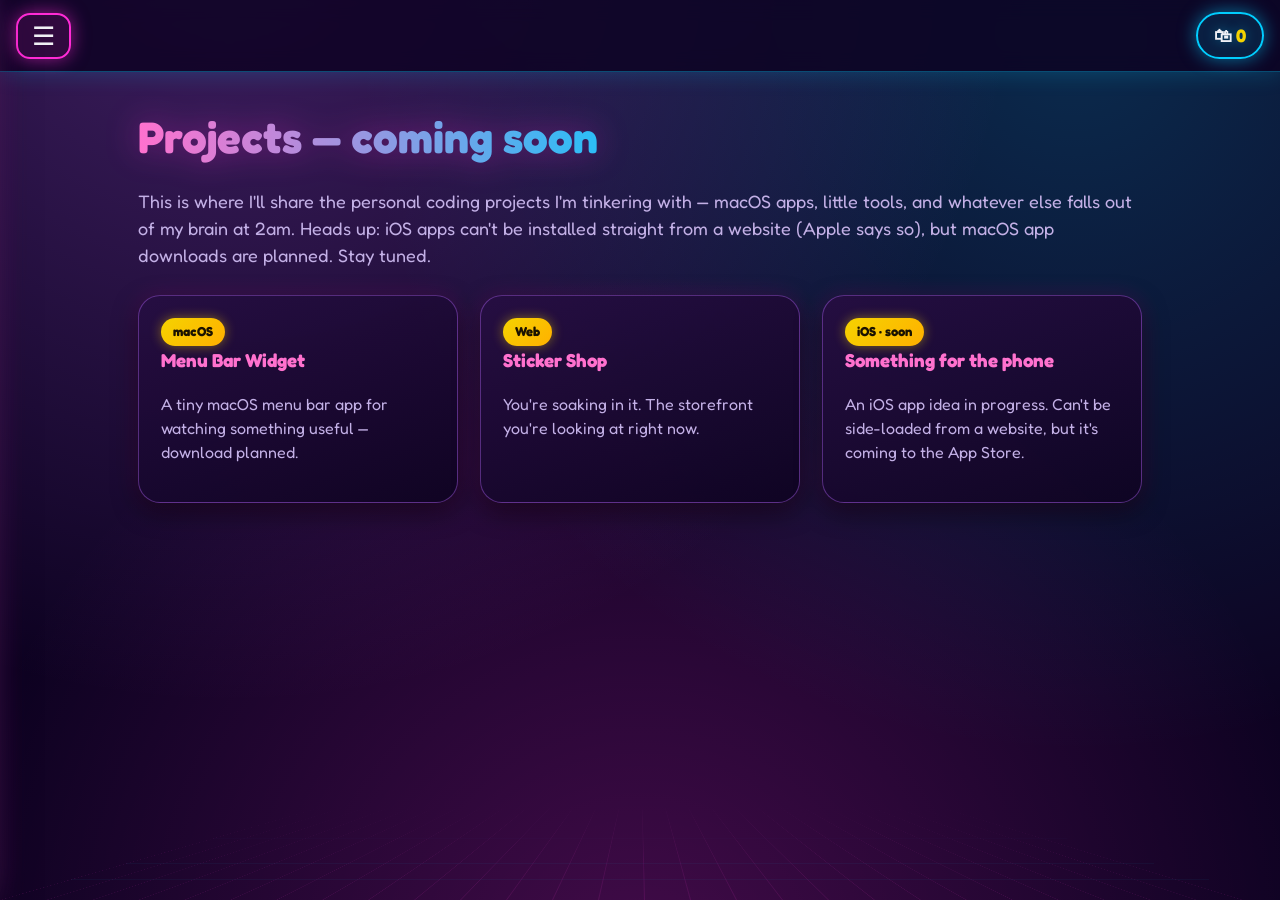
==== docs/projects.html @ 5aca07ce "100% Juice site — vaporwave theme, 33 sticker listings, pickup-only checkout" ====
<!DOCTYPE html>
<html lang="en">
<head>
  <meta charset="UTF-8">
  <meta name="viewport" content="width=device-width, initial-scale=1.0">
  <title>Projects — 100% Juice</title>
  <link rel="preconnect" href="https://fonts.googleapis.com">
  <link rel="preconnect" href="https://fonts.gstatic.com" crossorigin>
  <link href="https://fonts.googleapis.com/css2?family=Fredoka:wght@400;600;700&display=swap" rel="stylesheet">
  <link rel="stylesheet" href="css/style.css">
</head>
<body>

  <!-- Top bar -->
  <header class="topbar">
    <button id="hamburger" class="hamburger" aria-label="Open menu">&#9776;</button>
    <a class="cart-indicator" href="products.html#cart" aria-label="View cart">&#128717; <span id="cart-count">0</span></a>
  </header>

  <!-- Slide-out sidebar -->
  <div id="sidebar-overlay" class="sidebar-overlay"></div>
  <nav id="sidebar" class="sidebar" aria-label="Main menu">
    <button id="sidebar-close" class="sidebar-close" aria-label="Close menu">&times;</button>
    <a href="index.html">Home</a>
    <a href="products.html">Products</a>
    <a href="projects.html">Projects</a>
    <a href="donate.html">Donate</a>
  </nav>

  <main class="wrap">
    <h1 class="page-title">Projects — coming soon</h1>
    <p class="lede">
      This is where I'll share the personal coding projects I'm tinkering with —
      macOS apps, little tools, and whatever else falls out of my brain at 2am.
      Heads up: iOS apps can't be installed straight from a website (Apple says so),
      but macOS app downloads are planned. Stay tuned.
    </p>

    <div class="project-grid">
      <article class="project-card">
        <span class="badge">macOS</span>
        <h3>Menu Bar Widget</h3>
        <p>A tiny macOS menu bar app for watching something useful — download planned.</p>
      </article>
      <article class="project-card">
        <span class="badge">Web</span>
        <h3>Sticker Shop</h3>
        <p>You're soaking in it. The storefront you're looking at right now.</p>
      </article>
      <article class="project-card">
        <span class="badge">iOS · soon</span>
        <h3>Something for the phone</h3>
        <p>An iOS app idea in progress. Can't be side-loaded from a website, but it's coming to the App Store.</p>
      </article>
    </div>
  </main>

  <script src="js/app.js"></script>
</body>
</html>
---- docs/css/style.css ----
/* ==========================================================================
   100% Juice — shared stylesheet
   Dark VAPORWAVE theme: near-black background, neon pink/cyan/purple glows,
   a faint perspective grid + gradient sunset behind the hero, rounded neon
   cards, and chunky squishy buttons. Plain CSS, no preprocessor, no build step.
   ========================================================================== */

:root {
  /* Core palette */
  --bg: #0d0221;            /* near-black purple */
  --bg-2: #1a0b2e;          /* panel base */
  --panel: #16082b;
  --text: #f0f0f5;          /* body copy — light, readable */
  --muted: #c3b0e6;         /* secondary lavender */
  --muted-dim: #9a86c4;

  /* Neon accents */
  --pink: #ff2bd6;
  --pink-soft: #ff71ce;
  --cyan: #01cdfe;
  --purple: #b967ff;
  --yellow: #f5d300;

  /* Legacy aliases kept so old selectors/gradients keep working */
  --orange: var(--pink);
  --orange-deep: var(--pink);
  --cream: var(--bg);
  --cream-deep: rgba(255, 255, 255, 0.06);
  --ink: var(--text);
  --white: rgba(255, 255, 255, 0.08);

  --radius: 22px;
  --radius-sm: 14px;
  --shadow: 0 8px 24px rgba(0, 0, 0, 0.6), 0 0 22px rgba(255, 43, 214, 0.16);
  --shadow-lg: 0 16px 40px rgba(0, 0, 0, 0.7), 0 0 34px rgba(185, 103, 255, 0.28);
  --glow-pink: 0 0 18px rgba(255, 43, 214, 0.55);
  --glow-cyan: 0 0 18px rgba(1, 205, 254, 0.55);
  --font: "Fredoka", "Trebuchet MS", "Segoe UI", system-ui, -apple-system, sans-serif;
  --mono: ui-monospace, "SF Mono", Menlo, monospace;
}

/* --- Reset-ish --- */
* { box-sizing: border-box; }

html, body {
  margin: 0;
  padding: 0;
}

body {
  font-family: var(--font);
  background: var(--bg);
  color: var(--text);
  line-height: 1.5;
  min-height: 100vh;
  overflow-x: hidden;
  -webkit-font-smoothing: antialiased;
}

/* --- Backdrop: gradient glow + faint perspective grid --- */
body::before {
  content: "";
  position: fixed;
  inset: 0;
  z-index: -2;
  pointer-events: none;
  background:
    radial-gradient(circle at 18% -10%, rgba(185, 103, 255, 0.30), transparent 55%),
    radial-gradient(circle at 84% 4%, rgba(1, 205, 254, 0.20), transparent 52%),
    radial-gradient(circle at 50% 108%, rgba(255, 43, 214, 0.22), transparent 60%),
    var(--bg);
}

body::after {
  content: "";
  position: fixed;
  left: 0;
  right: 0;
  bottom: 0;
  height: 46vh;
  z-index: -1;
  pointer-events: none;
  background-image:
    linear-gradient(rgba(1, 205, 254, 0.22) 1px, transparent 1px),
    linear-gradient(90deg, rgba(255, 43, 214, 0.20) 1px, transparent 1px);
  background-size: 46px 46px, 46px 46px;
  transform: perspective(320px) rotateX(60deg);
  transform-origin: bottom center;
  opacity: 0.55;
  -webkit-mask-image: linear-gradient(to top, #000 0%, transparent 90%);
  mask-image: linear-gradient(to top, #000 0%, transparent 90%);
}

img { max-width: 100%; display: block; }

a {
  color: var(--cyan);
  text-decoration: none;
  text-shadow: 0 0 12px rgba(1, 205, 254, 0.35);
}
a:hover { text-decoration: underline; }

/* ==========================================================================
   Top bar: hamburger left, cart right
   ========================================================================== */
.topbar {
  position: sticky;
  top: 0;
  z-index: 40;
  display: flex;
  align-items: center;
  justify-content: space-between;
  padding: 12px 16px;
  background: rgba(13, 2, 33, 0.82);
  backdrop-filter: blur(10px);
  -webkit-backdrop-filter: blur(10px);
  border-bottom: 1px solid rgba(1, 205, 254, 0.35);
  box-shadow: 0 0 22px rgba(1, 205, 254, 0.22);
}

.hamburger {
  font-size: 26px;
  line-height: 1;
  background: rgba(255, 43, 214, 0.12);
  color: var(--text);
  border: 2px solid var(--pink);
  border-radius: var(--radius-sm);
  padding: 8px 14px;
  cursor: pointer;
  box-shadow: var(--glow-pink);
  transition: transform 0.15s ease, background 0.15s ease;
}
.hamburger:hover { background: rgba(255, 43, 214, 0.28); transform: scale(1.06); }

.cart-indicator {
  font-size: 18px;
  font-weight: 600;
  background: rgba(1, 205, 254, 0.12);
  border: 2px solid var(--cyan);
  border-radius: 999px;
  padding: 8px 16px;
  color: var(--text);
  box-shadow: var(--glow-cyan);
  transition: transform 0.15s ease, background 0.15s ease;
}
.cart-indicator:hover {
  text-decoration: none;
  background: rgba(1, 205, 254, 0.26);
  transform: scale(1.06);
}
#cart-count { font-weight: 700; color: var(--yellow); }

/* ==========================================================================
   Sidebar (slide-out)
   ========================================================================== */
.sidebar-overlay {
  position: fixed;
  inset: 0;
  background: rgba(5, 0, 15, 0.65);
  opacity: 0;
  pointer-events: none;
  transition: opacity 0.25s ease;
  z-index: 50;
}
.sidebar-overlay.open { opacity: 1; pointer-events: auto; }

.sidebar {
  position: fixed;
  top: 0;
  left: 0;
  height: 100vh;              /* full-height slide */
  width: min(78vw, 300px);
  background: linear-gradient(180deg, #1c0a35, #0d0221);
  border-right: 1px solid rgba(255, 43, 214, 0.45);
  box-shadow: var(--shadow-lg), 0 0 40px rgba(255, 43, 214, 0.3);
  transform: translateX(-105%);
  transition: transform 0.28s cubic-bezier(0.22, 1, 0.36, 1);
  z-index: 60;
  padding: 20px;
  display: flex;
  flex-direction: column;
  gap: 8px;
}
.sidebar.open { transform: translateX(0); }

.sidebar-close {
  align-self: flex-end;
  font-size: 26px;
  line-height: 1;
  width: 44px;
  height: 44px;
  border-radius: 50%;
  border: 2px solid var(--cyan);
  background: rgba(1, 205, 254, 0.12);
  color: var(--text);
  cursor: pointer;
  margin-bottom: 8px;
  transition: background 0.15s ease;
}
.sidebar-close:hover { background: rgba(1, 205, 254, 0.3); }

.sidebar a {
  font-size: 20px;
  font-weight: 600;
  color: var(--text);
  padding: 14px 16px;
  border-radius: var(--radius-sm);
  border: 1px solid transparent;
  transition: background 0.15s ease, transform 0.15s ease, border-color 0.15s ease;
}
.sidebar a:hover {
  background: rgba(255, 43, 214, 0.14);
  border-color: rgba(255, 43, 214, 0.45);
  text-decoration: none;
  transform: translateX(4px);
}

/* ==========================================================================
   Layout helpers
   ========================================================================== */
.wrap {
  max-width: 1040px;
  margin: 0 auto;
  padding: 24px 18px 80px;
}

.page-title {
  font-size: clamp(28px, 5vw, 44px);
  font-weight: 700;
  margin: 8px 0 4px;
  color: var(--pink-soft); /* fallback if gradient text unsupported */
  background: linear-gradient(90deg, var(--pink-soft), var(--cyan) 55%, var(--purple));
  -webkit-background-clip: text;
  background-clip: text;
  -webkit-text-fill-color: transparent;
  filter: drop-shadow(0 0 16px rgba(255, 43, 214, 0.35));
}

.lede { font-size: 18px; color: var(--muted); }

/* ==========================================================================
   Buttons (chunky, squishy)
   ========================================================================== */
.btn {
  display: inline-block;
  font-family: var(--font);
  font-size: 20px;
  font-weight: 700;
  color: #100020;
  background: linear-gradient(135deg, var(--pink-soft), var(--pink) 45%, var(--purple));
  border: none;
  border-radius: 999px;
  padding: 16px 34px;
  cursor: pointer;
  box-shadow: var(--shadow), var(--glow-pink);
  transition: transform 0.12s ease, filter 0.15s ease, box-shadow 0.15s ease;
}
.btn:hover {
  filter: brightness(1.12) saturate(1.15);
  transform: scale(1.06);
  box-shadow: var(--shadow-lg), 0 0 26px rgba(255, 43, 214, 0.7);
}
.btn:active { transform: scale(0.96); }

.btn-yellow {
  background: linear-gradient(135deg, var(--yellow), #ffb000);
  color: #1a1200;
  box-shadow: var(--shadow), 0 0 18px rgba(245, 211, 0, 0.5);
}
.btn-yellow:hover { filter: brightness(1.08); }

.btn-ghost {
  background: rgba(1, 205, 254, 0.08);
  color: var(--cyan);
  border: 2px solid var(--cyan);
  box-shadow: var(--glow-cyan);
}
.btn-ghost:hover { background: rgba(1, 205, 254, 0.2); }

/* ==========================================================================
   Home page
   ========================================================================== */
.hero {
  position: relative;
  text-align: center;
  padding: 40px 18px 20px;
}

/* Sunburst glow behind the hero — pure CSS, no images */
.hero::before {
  content: "";
  position: absolute;
  left: 50%;
  top: -60px;
  width: min(1100px, 130vw);
  height: 520px;
  transform: translateX(-50%);
  z-index: -1;
  pointer-events: none;
  background:
    repeating-conic-gradient(
      from 0deg at 50% 42%,
      rgba(255, 43, 214, 0.10) 0deg 7deg,
      rgba(255, 43, 214, 0) 7deg 14deg
    ),
    radial-gradient(circle at 50% 42%, rgba(255, 113, 206, 0.28), transparent 62%);
  -webkit-mask-image: radial-gradient(circle at 50% 42%, #000 0%, transparent 72%);
  mask-image: radial-gradient(circle at 50% 42%, #000 0%, transparent 72%);
  opacity: 0.9;
}

/* The real shirt artwork as the top banner */
.hero-banner {
  display: block;
  width: 100%;
  max-width: 1100px;
  height: auto;
  margin: 0 auto;
  border-radius: var(--radius);
  filter: drop-shadow(0 0 30px rgba(255, 43, 214, 0.45))
          drop-shadow(0 0 60px rgba(1, 205, 254, 0.3));
}

.tagline {
  font-size: clamp(20px, 3.5vw, 32px);
  font-weight: 600;
  color: var(--cyan);
  margin: 28px 0 34px;
  letter-spacing: 0.5px;
  text-shadow: 0 0 18px rgba(1, 205, 254, 0.65), 0 0 34px rgba(255, 43, 214, 0.4);
}

.home-buttons {
  display: flex;
  flex-wrap: wrap;
  gap: 18px;
  justify-content: center;
}
.home-buttons .btn { font-size: 24px; padding: 20px 44px; }

/* ==========================================================================
   Product cards
   ========================================================================== */
.product-grid {
  display: grid;
  grid-template-columns: repeat(auto-fill, minmax(220px, 1fr));
  gap: 22px;
  margin-top: 18px;
}

.card {
  background: linear-gradient(160deg, rgba(38, 14, 66, 0.94), rgba(15, 4, 34, 0.94));
  border: 1px solid rgba(255, 43, 214, 0.45);
  border-radius: var(--radius);
  box-shadow: var(--shadow);
  padding: 16px;
  display: flex;
  flex-direction: column;
  gap: 8px;
  transition: transform 0.15s ease, box-shadow 0.15s ease, border-color 0.15s ease;
}
.card:hover {
  transform: translateY(-4px);
  border-color: var(--cyan);
  box-shadow: var(--shadow-lg), 0 0 26px rgba(1, 205, 254, 0.4);
}

.card-img {
  aspect-ratio: 1 / 1;
  border-radius: var(--radius-sm);
  background: rgba(255, 255, 255, 0.05);
  overflow: hidden;
  display: flex;
  align-items: center;
  justify-content: center;
}
.card-img img {
  width: 100%;
  height: 100%;
  object-fit: contain;
  padding: 8px;
  filter: drop-shadow(0 0 10px rgba(1, 205, 254, 0.25));
}

.card-name { font-size: 20px; font-weight: 700; margin: 4px 0 0; color: var(--text); }
.card-desc { font-size: 14px; color: var(--muted); margin: 0; }
.card-meta { display: flex; justify-content: space-between; font-size: 15px; font-weight: 600; color: var(--muted); }
.card-price { color: var(--cyan); text-shadow: 0 0 10px rgba(1, 205, 254, 0.5); }
.card .btn { margin-top: auto; width: 100%; text-align: center; font-size: 17px; padding: 12px; }

/* ==========================================================================
   Cart
   ========================================================================== */
.cart-section {
  margin-top: 48px;
  background: linear-gradient(160deg, rgba(30, 10, 55, 0.9), rgba(13, 2, 33, 0.9));
  border: 1px solid rgba(185, 103, 255, 0.4);
  border-radius: var(--radius);
  box-shadow: var(--shadow);
  padding: 22px;
}

.cart-line {
  display: flex;
  align-items: center;
  gap: 14px;
  padding: 12px 0;
  border-bottom: 1px dashed rgba(185, 103, 255, 0.35);
}
.cart-line:last-of-type { border-bottom: none; }

.cart-line img {
  width: 56px;
  height: 56px;
  object-fit: contain;
  background: rgba(255, 255, 255, 0.05);
  border-radius: 12px;
  padding: 4px;
}
.cart-line .cart-info { flex: 1; min-width: 120px; }
.cart-line .cart-name { font-weight: 700; }
.cart-line .cart-sub { font-size: 14px; color: var(--muted-dim); }

.qty-controls { display: flex; align-items: center; gap: 8px; }
.qty-btn {
  width: 34px;
  height: 34px;
  border-radius: 50%;
  border: none;
  background: rgba(245, 211, 0, 0.85);
  color: #1a1200;
  font-size: 20px;
  font-weight: 700;
  cursor: pointer;
  line-height: 1;
  transition: background 0.15s ease, transform 0.12s ease;
}
.qty-btn:hover { background: var(--pink); color: #100020; transform: scale(1.08); }

.remove-btn {
  border: none;
  background: transparent;
  color: var(--pink-soft);
  font-weight: 600;
  cursor: pointer;
  font-family: var(--font);
  font-size: 14px;
}
.remove-btn:hover { text-decoration: underline; }

.cart-empty { color: var(--muted); font-style: italic; }

/* ==========================================================================
   Checkout
   ========================================================================== */
.checkout {
  position: relative;              /* positioning context for the invisible jump overlay */
  margin-top: 26px;
  padding-top: 22px;
  border-top: 2px solid rgba(1, 205, 254, 0.3);
}
.checkout h3 { margin-top: 0; }

.fulfill-label { font-weight: 600; color: var(--muted); margin-bottom: 10px; }

/* Local pickup stays in normal flow (left side, never moves). The Ship button is
   NOT a flow sibling — app.js parks it flush right of this button so the pair
   reads as a normal side-by-side choice, with no reserved space between them. */

/* Invisible jump overlay — spans the whole checkout card so the Ship button can
   flee anywhere inside it. Renders nothing (no border/background/size) and
   pointer-events:none, so it never blocks the name input or the pickup button;
   only the Ship button itself sets pointer-events:auto. */
.escape-arena {
  position: absolute;
  inset: 0;
  z-index: 5;
  pointer-events: none;
}

.round-btn {
  min-width: 130px;
  height: 60px;
  padding: 0 22px;
  border-radius: 999px;
  border: 2px solid var(--cyan);
  background: rgba(1, 205, 254, 0.12);
  color: var(--text);
  font-family: var(--font);
  font-size: 17px;
  font-weight: 700;
  cursor: pointer;
  transition: background 0.15s ease, transform 0.12s ease, box-shadow 0.15s ease;
}
.round-btn:hover { background: rgba(1, 205, 254, 0.3); transform: scale(1.05); box-shadow: var(--glow-cyan); }
.round-btn.selected {
  background: linear-gradient(135deg, var(--pink-soft), var(--pink));
  color: #100020;
  border-color: var(--pink);
  box-shadow: var(--shadow), var(--glow-pink);
}

/* The Ship button is absolutely positioned by JS inside the invisible overlay.
   It starts hidden so it can't flash at the card's corner before JS places it
   at rest beside Local pickup. */
.ship-btn {
  position: absolute;
  left: 0;
  top: 0;
  white-space: nowrap;
  z-index: 20;
  pointer-events: auto;
  visibility: hidden;
  border-color: var(--pink);
  background: rgba(255, 43, 214, 0.18);
  box-shadow: var(--glow-pink);
}

.taunt {
  display: block;
  min-height: 20px;
  margin-top: 8px;
  font-size: 15px;
  font-weight: 700;
  color: var(--pink-soft);
  font-style: italic;
  text-shadow: 0 0 12px rgba(255, 43, 214, 0.5);
}

.checkout-notice {
  margin-top: 12px;
  font-weight: 600;
  color: var(--cyan);
  min-height: 22px;
  text-shadow: 0 0 12px rgba(1, 205, 254, 0.4);
}

.order-form { display: flex; flex-wrap: wrap; gap: 12px; align-items: flex-end; margin-top: 16px; }
.field { display: flex; flex-direction: column; gap: 6px; }
.field label { font-weight: 600; font-size: 15px; color: var(--muted); }
.field input {
  font-family: var(--font);
  font-size: 17px;
  padding: 12px 16px;
  border-radius: var(--radius-sm);
  border: 2px solid rgba(1, 205, 254, 0.5);
  background: rgba(255, 255, 255, 0.06);
  color: var(--text);
  min-width: 200px;
}
.field input::placeholder { color: var(--muted-dim); }
.field input:focus {
  outline: none;
  border-color: var(--pink);
  background: rgba(255, 43, 214, 0.08);
  box-shadow: var(--glow-pink);
}

.order-total { font-size: 20px; font-weight: 700; margin-top: 14px; color: var(--yellow); }

/* Confirmation screen */
.confirm {
  margin-top: 22px;
  padding: 22px;
  border-radius: var(--radius);
  background: linear-gradient(135deg, rgba(185, 103, 255, 0.22), rgba(1, 205, 254, 0.14));
  border: 1px solid rgba(255, 43, 214, 0.55);
  box-shadow: var(--shadow-lg);
}
.confirm h3 { margin-top: 0; color: var(--pink-soft); }
.confirm pre {
  white-space: pre-wrap;
  font-family: var(--mono);
  font-size: 13px;
  background: rgba(5, 0, 15, 0.75);
  color: var(--text);
  padding: 14px;
  border-radius: var(--radius-sm);
  overflow-x: auto;
  border: 1px solid rgba(1, 205, 254, 0.3);
}

/* ==========================================================================
   Projects / placeholder cards
   ========================================================================== */
.project-grid {
  display: grid;
  grid-template-columns: repeat(auto-fill, minmax(260px, 1fr));
  gap: 22px;
  margin-top: 26px;
}
.project-card {
  background: linear-gradient(160deg, rgba(38, 14, 66, 0.94), rgba(15, 4, 34, 0.94));
  border: 1px solid rgba(185, 103, 255, 0.4);
  border-radius: var(--radius);
  box-shadow: var(--shadow);
  padding: 22px;
  transition: transform 0.15s ease, border-color 0.15s ease, box-shadow 0.15s ease;
}
.project-card:hover {
  transform: translateY(-4px);
  border-color: var(--cyan);
  box-shadow: var(--shadow-lg), 0 0 24px rgba(1, 205, 254, 0.35);
}
.project-card h3 { margin-top: 0; color: var(--pink-soft); }
.project-card p { color: var(--muted); }
.badge {
  display: inline-block;
  font-size: 13px;
  font-weight: 700;
  background: linear-gradient(135deg, var(--yellow), #ffb000);
  color: #1a1200;
  border-radius: 999px;
  padding: 4px 12px;
  box-shadow: 0 0 12px rgba(245, 211, 0, 0.45);
}

/* ==========================================================================
   Donate
   ========================================================================== */
.donate-card {
  max-width: 420px;
  margin: 30px auto;
  background: linear-gradient(160deg, rgba(38, 14, 66, 0.95), rgba(15, 4, 34, 0.95));
  border-radius: var(--radius);
  box-shadow: var(--shadow-lg);
  padding: 28px;
  text-align: center;
  border: 2px solid var(--cyan);
}
.donate-card h1 {
  margin-top: 0;
  font-size: clamp(28px, 5vw, 40px);
  color: var(--pink-soft);
  text-shadow: 0 0 18px rgba(255, 43, 214, 0.5);
}
.donate-card .lede { color: var(--muted); }
.donate-card img {
  border-radius: var(--radius);
  margin: 18px auto 8px;
  max-width: 300px;
  background: #ffffff;          /* QR stays on white so it scans */
  padding: 10px;
  border: 2px solid rgba(185, 103, 255, 0.5);
  box-shadow: 0 0 22px rgba(185, 103, 255, 0.35);
}

/* ==========================================================================
   Rename tool (private contact sheet, docs/rename.html)
   ========================================================================== */
.tool-note {
  max-width: 760px;
  margin: 0 auto 22px;
  padding: 18px 20px;
  border-radius: var(--radius);
  background: linear-gradient(160deg, rgba(38, 14, 66, 0.9), rgba(15, 4, 34, 0.9));
  border: 1px solid rgba(255, 43, 214, 0.45);
  box-shadow: var(--shadow);
  color: var(--muted);
}
.tool-note h1 {
  margin: 0 0 8px;
  color: var(--pink-soft);
  font-size: clamp(24px, 4vw, 34px);
  text-shadow: 0 0 16px rgba(255, 43, 214, 0.45);
}
.tool-note ol { margin: 8px 0 0; padding-left: 20px; }
.tool-note li { margin: 4px 0; }

.rename-grid {
  display: grid;
  grid-template-columns: repeat(auto-fill, minmax(260px, 1fr));
  gap: 20px;
  margin-top: 10px;
}

.rename-card {
  display: flex;
  flex-direction: column;
  gap: 8px;
  padding: 14px;
  border-radius: var(--radius);
  background: linear-gradient(160deg, rgba(38, 14, 66, 0.94), rgba(15, 4, 34, 0.94));
  border: 1px solid rgba(1, 205, 254, 0.4);
  box-shadow: var(--shadow);
  transition: border-color 0.15s ease, box-shadow 0.15s ease;
}
.rename-card:hover { border-color: var(--pink); box-shadow: var(--shadow-lg); }
.rename-card .uuid {
  font-family: var(--mono);
  font-size: 11px;
  color: var(--muted-dim);
  word-break: break-all;
}
.rename-card img {
  width: 100%;
  aspect-ratio: 1 / 1;
  object-fit: contain;
  background: rgba(255, 255, 255, 0.05);
  border-radius: var(--radius-sm);
  padding: 10px;
}
.rename-card .current {
  font-size: 13px;
  color: var(--muted);
}
.rename-card .current strong { color: var(--text); }
.rename-field { display: flex; flex-direction: column; gap: 4px; }
.rename-field label { font-size: 12px; font-weight: 700; color: var(--muted); text-transform: uppercase; letter-spacing: 0.5px; }
.rename-field input,
.rename-field textarea {
  font-family: var(--font);
  font-size: 15px;
  padding: 10px 12px;
  border-radius: var(--radius-sm);
  border: 2px solid rgba(1, 205, 254, 0.4);
  background: rgba(255, 255, 255, 0.06);
  color: var(--text);
  width: 100%;
  resize: vertical;
}
.rename-field input:focus,
.rename-field textarea:focus {
  outline: none;
  border-color: var(--pink);
  box-shadow: var(--glow-pink);
}

.tool-actions {
  display: flex;
  flex-wrap: wrap;
  gap: 14px;
  align-items: center;
  margin: 30px 0 14px;
}

.code-out {
  width: 100%;
  min-height: 340px;
  font-family: var(--mono);
  font-size: 12.5px;
  line-height: 1.5;
  padding: 16px;
  border-radius: var(--radius);
  border: 1px solid rgba(185, 103, 255, 0.5);
  background: rgba(5, 0, 15, 0.85);
  color: var(--text);
  box-shadow: var(--shadow);
}
.copy-status { color: var(--cyan); font-weight: 600; min-height: 22px; }

/* ==========================================================================
   Responsive
   ========================================================================== */
@media (max-width: 620px) {
  .home-buttons .btn { width: 100%; }
  .cart-line { flex-wrap: wrap; }
}

/* Respect reduced-motion: keep layout, drop the bouncy bits */
@media (prefers-reduced-motion: reduce) {
  * { transition-duration: 0.01ms !important; }
}
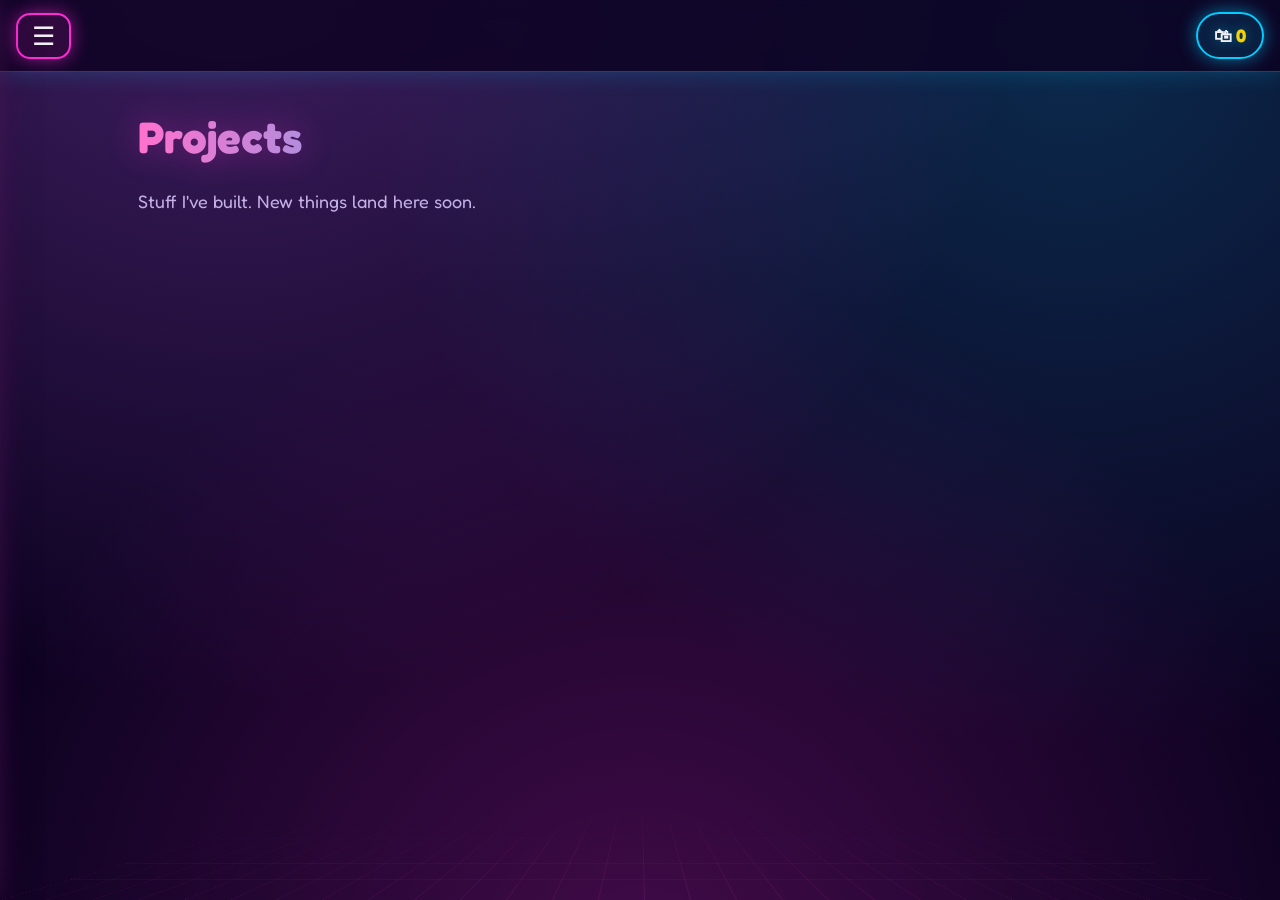
==== commit 1f3a0eaa: "Projects page: remove placeholder project cards Co-Authored-By: Claude Opus 5.5 <noreply@anthropic.c" ====
--- a/docs/projects.html
+++ b/docs/projects.html
@@ -28,31 +28,10 @@
   </nav>
 
   <main class="wrap">
-    <h1 class="page-title">Projects — coming soon</h1>
-    <p class="lede">
-      This is where I'll share the personal coding projects I'm tinkering with —
-      macOS apps, little tools, and whatever else falls out of my brain at 2am.
-      Heads up: iOS apps can't be installed straight from a website (Apple says so),
-      but macOS app downloads are planned. Stay tuned.
-    </p>
+    <h1 class="page-title">Projects</h1>
+    <p class="lede">Stuff I've built. New things land here soon.</p>
 
-    <div class="project-grid">
-      <article class="project-card">
-        <span class="badge">macOS</span>
-        <h3>Menu Bar Widget</h3>
-        <p>A tiny macOS menu bar app for watching something useful — download planned.</p>
-      </article>
-      <article class="project-card">
-        <span class="badge">Web</span>
-        <h3>Sticker Shop</h3>
-        <p>You're soaking in it. The storefront you're looking at right now.</p>
-      </article>
-      <article class="project-card">
-        <span class="badge">iOS · soon</span>
-        <h3>Something for the phone</h3>
-        <p>An iOS app idea in progress. Can't be side-loaded from a website, but it's coming to the App Store.</p>
-      </article>
-    </div>
+    <div class="project-grid" id="project-grid"></div>
   </main>
 
   <script src="js/app.js"></script>
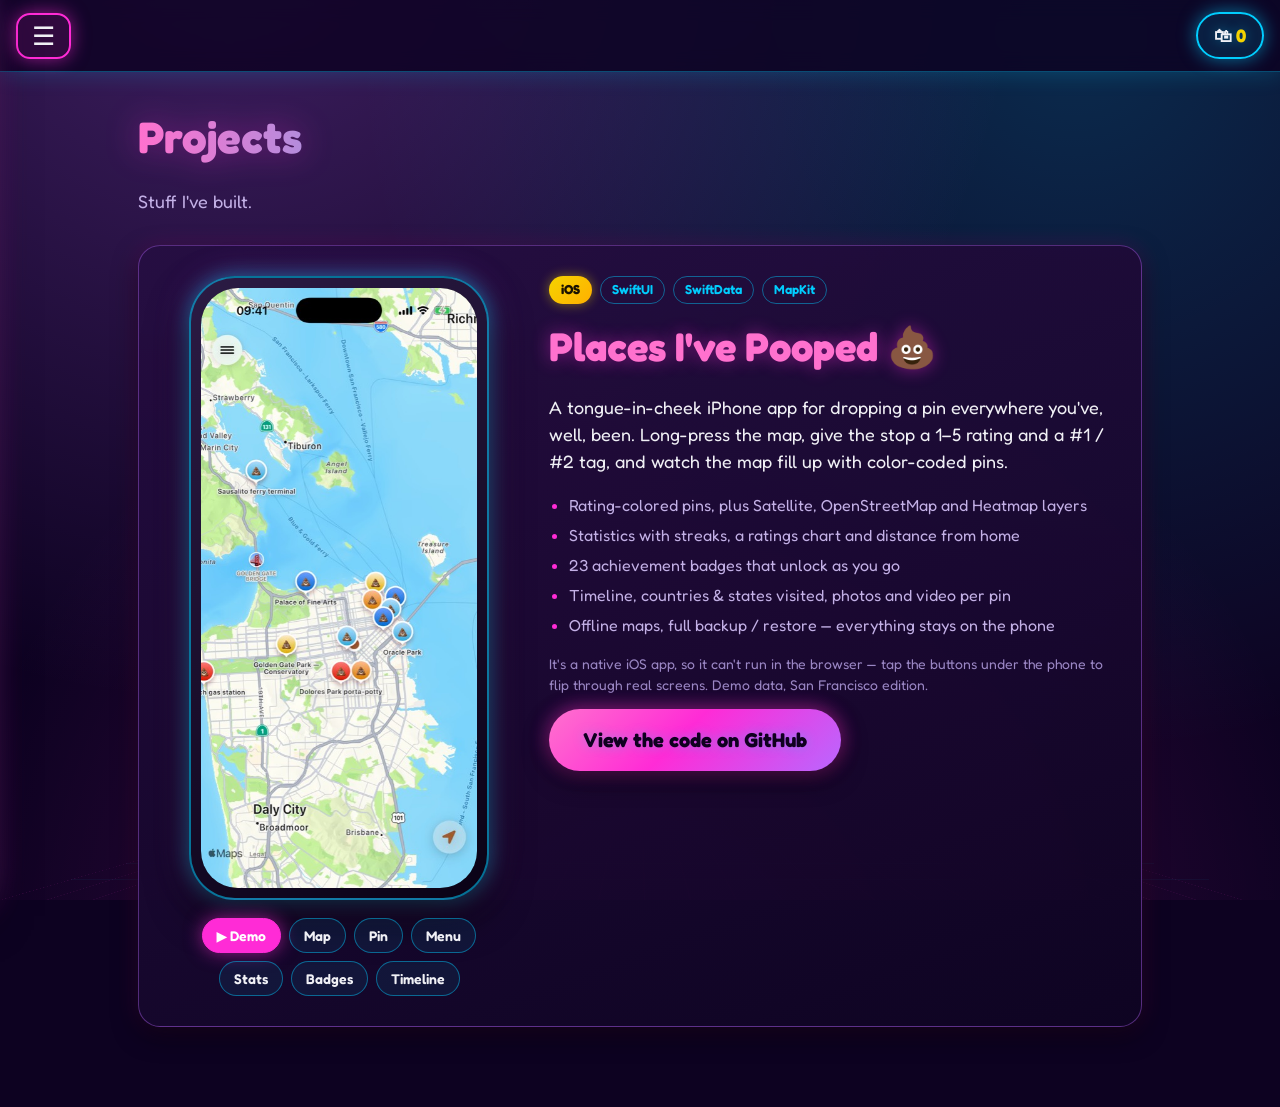
==== commit 6cc704e3: "Projects page: Places I've Pooped showcase with phone preview Phone-framed demo video (simulator rec" ====
--- a/docs/projects.html
+++ b/docs/projects.html
@@ -29,11 +29,59 @@
 
   <main class="wrap">
     <h1 class="page-title">Projects</h1>
-    <p class="lede">Stuff I've built. New things land here soon.</p>
+    <p class="lede">Stuff I've built.</p>
 
-    <div class="project-grid" id="project-grid"></div>
+    <article class="showcase" id="places-ive-pooped">
+      <div class="showcase-phone">
+        <div class="phone-frame">
+          <div class="phone-screen">
+            <video id="pip-video" class="phone-media is-active" src="img/projects/places-ive-pooped/demo.mp4"
+                   poster="img/projects/places-ive-pooped/demo-poster.jpg"
+                   muted loop playsinline preload="metadata" aria-label="Screen recording: dropping and rating a new pin"></video>
+            <img id="pip-shot" class="phone-media" alt="">
+          </div>
+        </div>
+        <div class="screen-picker" role="tablist" aria-label="Choose a screen to preview">
+          <button role="tab" aria-selected="true" data-screen="video">&#9654; Demo</button>
+          <button role="tab" aria-selected="false" data-screen="map" data-alt="Map of San Francisco covered in rating-colored pins">Map</button>
+          <button role="tab" aria-selected="false" data-screen="detail" data-alt="Pin detail card with a 5-star rating">Pin</button>
+          <button role="tab" aria-selected="false" data-screen="drawer" data-alt="Side drawer with layers, stats, achievements and backup">Menu</button>
+          <button role="tab" aria-selected="false" data-screen="stats" data-alt="Statistics screen with streaks and a ratings chart">Stats</button>
+          <button role="tab" aria-selected="false" data-screen="badges" data-alt="Achievements grid, 9 of 23 unlocked">Badges</button>
+          <button role="tab" aria-selected="false" data-screen="timeline" data-alt="Timeline of pins grouped by day">Timeline</button>
+        </div>
+      </div>
+
+      <div class="showcase-info">
+        <div class="showcase-tags">
+          <span class="badge">iOS</span>
+          <span class="tag">SwiftUI</span>
+          <span class="tag">SwiftData</span>
+          <span class="tag">MapKit</span>
+        </div>
+        <h2>Places I've Pooped <span aria-hidden="true">&#128169;</span></h2>
+        <p class="showcase-blurb">
+          A tongue-in-cheek iPhone app for dropping a pin everywhere you've, well, been.
+          Long-press the map, give the stop a 1&ndash;5 rating and a #1 / #2 tag, and
+          watch the map fill up with color-coded pins.
+        </p>
+        <ul class="feature-list">
+          <li>Rating-colored pins, plus Satellite, OpenStreetMap and Heatmap layers</li>
+          <li>Statistics with streaks, a ratings chart and distance from home</li>
+          <li>23 achievement badges that unlock as you go</li>
+          <li>Timeline, countries &amp; states visited, photos and video per pin</li>
+          <li>Offline maps, full backup / restore &mdash; everything stays on the phone</li>
+        </ul>
+        <p class="showcase-note">
+          It's a native iOS app, so it can't run in the browser &mdash; tap the buttons
+          under the phone to flip through real screens. Demo data, San Francisco edition.
+        </p>
+        <a class="btn" href="https://github.com/kainewhouse/places-ive-pooped" target="_blank" rel="noopener">View the code on GitHub</a>
+      </div>
+    </article>
   </main>
 
   <script src="js/app.js"></script>
+  <script src="js/projects.js"></script>
 </body>
 </html>
--- a/docs/css/style.css
+++ b/docs/css/style.css
@@ -616,6 +616,99 @@
 }
 
 /* ==========================================================================
+   Project showcase (phone preview + details)
+   ========================================================================== */
+.showcase {
+  display: grid;
+  grid-template-columns: minmax(260px, 340px) 1fr;
+  gap: 40px;
+  align-items: start;
+  margin-top: 30px;
+  padding: 30px;
+  background: linear-gradient(160deg, rgba(38, 14, 66, 0.94), rgba(15, 4, 34, 0.94));
+  border: 1px solid rgba(185, 103, 255, 0.4);
+  border-radius: var(--radius);
+  box-shadow: var(--shadow);
+}
+.showcase-phone { display: flex; flex-direction: column; align-items: center; gap: 18px; }
+.phone-frame {
+  width: 100%;
+  max-width: 300px;
+  padding: 10px;
+  border-radius: 46px;
+  background: linear-gradient(145deg, #2b1b44, #0a0216);
+  border: 2px solid rgba(1, 205, 254, 0.55);
+  box-shadow: var(--shadow-lg), var(--glow-cyan);
+}
+.phone-screen {
+  position: relative;
+  aspect-ratio: 1206 / 2622;
+  border-radius: 37px;
+  overflow: hidden;
+  background: #000;
+}
+.phone-media {
+  position: absolute;
+  inset: 0;
+  width: 100%;
+  height: 100%;
+  object-fit: cover;
+  display: none;
+}
+.phone-media.is-active { display: block; }
+.screen-picker {
+  display: flex;
+  flex-wrap: wrap;
+  justify-content: center;
+  gap: 8px;
+}
+.screen-picker button {
+  font: inherit;
+  font-size: 14px;
+  font-weight: 600;
+  color: var(--text);
+  background: rgba(1, 205, 254, 0.08);
+  border: 1px solid rgba(1, 205, 254, 0.45);
+  border-radius: 999px;
+  padding: 6px 14px;
+  cursor: pointer;
+  transition: background 0.15s ease, box-shadow 0.15s ease;
+}
+.screen-picker button:hover { background: rgba(1, 205, 254, 0.2); }
+.screen-picker button[aria-selected="true"] {
+  background: var(--pink);
+  border-color: var(--pink);
+  color: #fff;
+  box-shadow: var(--glow-pink);
+}
+.screen-picker button:focus-visible { outline: 2px solid var(--yellow); outline-offset: 2px; }
+.showcase-info h2 {
+  margin: 12px 0 10px;
+  font-size: clamp(28px, 4vw, 40px);
+  color: var(--pink-soft);
+  text-shadow: 0 0 18px rgba(255, 43, 214, 0.45);
+}
+.showcase-tags { display: flex; flex-wrap: wrap; gap: 8px; align-items: center; }
+.tag {
+  font-size: 13px;
+  font-weight: 600;
+  color: var(--cyan);
+  border: 1px solid rgba(1, 205, 254, 0.45);
+  border-radius: 999px;
+  padding: 3px 11px;
+}
+.showcase-blurb { font-size: 18px; }
+.feature-list { padding-left: 20px; color: var(--muted); }
+.feature-list li { margin: 6px 0; }
+.feature-list li::marker { color: var(--pink); }
+.showcase-note { font-size: 14px; color: var(--muted-dim); }
+
+@media (max-width: 760px) {
+  .showcase { grid-template-columns: 1fr; padding: 20px 16px; gap: 26px; }
+  .phone-frame { max-width: 260px; }
+}
+
+/* ==========================================================================
    Donate
    ========================================================================== */
 .donate-card {
